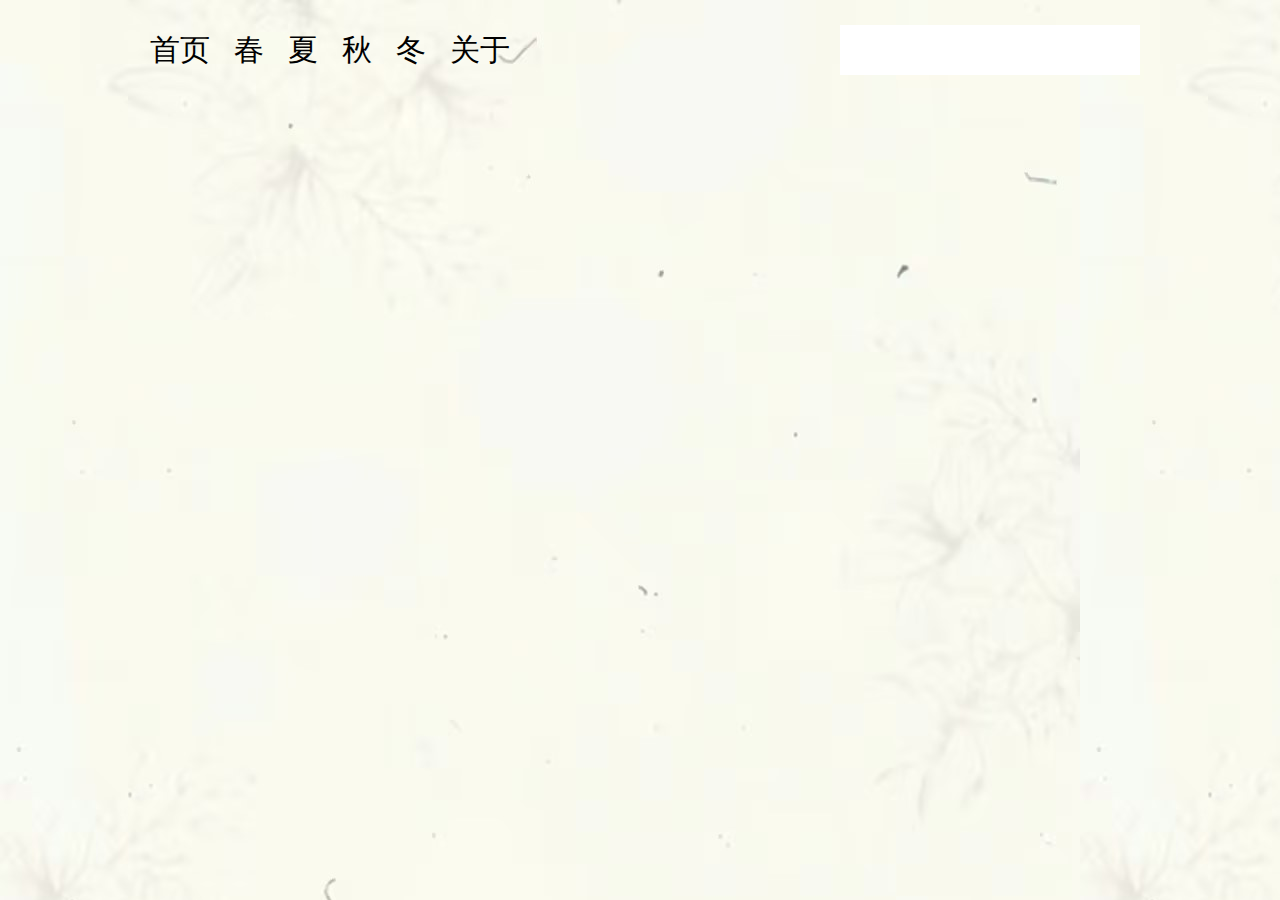
==== index.html @ da1b04cf "24节气" ====
<!DOCTYPE html>
<html lang="en">

<head>
  <meta charset="UTF-8">
  <meta name="viewport" content="width=device-width, initial-scale=1.0">
  <title>首页</title>
  <!-- 引入index.css -->
  <link rel="stylesheet" href="./style.css">
</head>

<body>
  <div class="app">
    <header>
      <ul>
        <li><a href="index.html">首页</a></li>
        <!-- 春夏秋冬 -->
        <li><a href="spring.html">春</a></li>
        <li><a href="summer.html">夏</a></li>
        <li><a href="autumn.html">秋</a></li>
        <li><a href="winter.html">冬</a></li>
        <li><a href="about.html">关于</a></li>
      </ul>
      <!-- 搜索 -->
      <div class="search">
        <input type="text">
      </div>
    </header>
  </div>
</body>

</html>
---- style.css ----
* {
  margin: 0;
  padding: 0;
  box-sizing: border-box;
}

.app {
  font-family: "楷体";
  background-image: url("./images/fd163096a22c0e56d0426e5f48645cc6.jpg");
  width: 100%;
  height: 100vh;
}

header {
  display: flex;
  align-items: center;
  justify-content: space-between;
  width: 1000px;
  margin: 0 auto;
  height: 100px;
}
header ul {
  flex: 1;
}
header ul li {
  display: inline-block;
  list-style: none;
  font-size: 30px;
  flex: 1;
}
header ul li a {
  text-decoration: none;
  color: #000;
  padding: 10px;
}
header ul li a:hover {
  color: #fff;
  background: #000;
}
header .search input {
  width: 300px;
  height: 50px;
  border: none;
  background-color: #fff;
  padding: 5px;
  outline: none;
}
header .search input::placeholder {
  color: #ccc;
  font-size: 18px;
}

/*# sourceMappingURL=style.css.map */
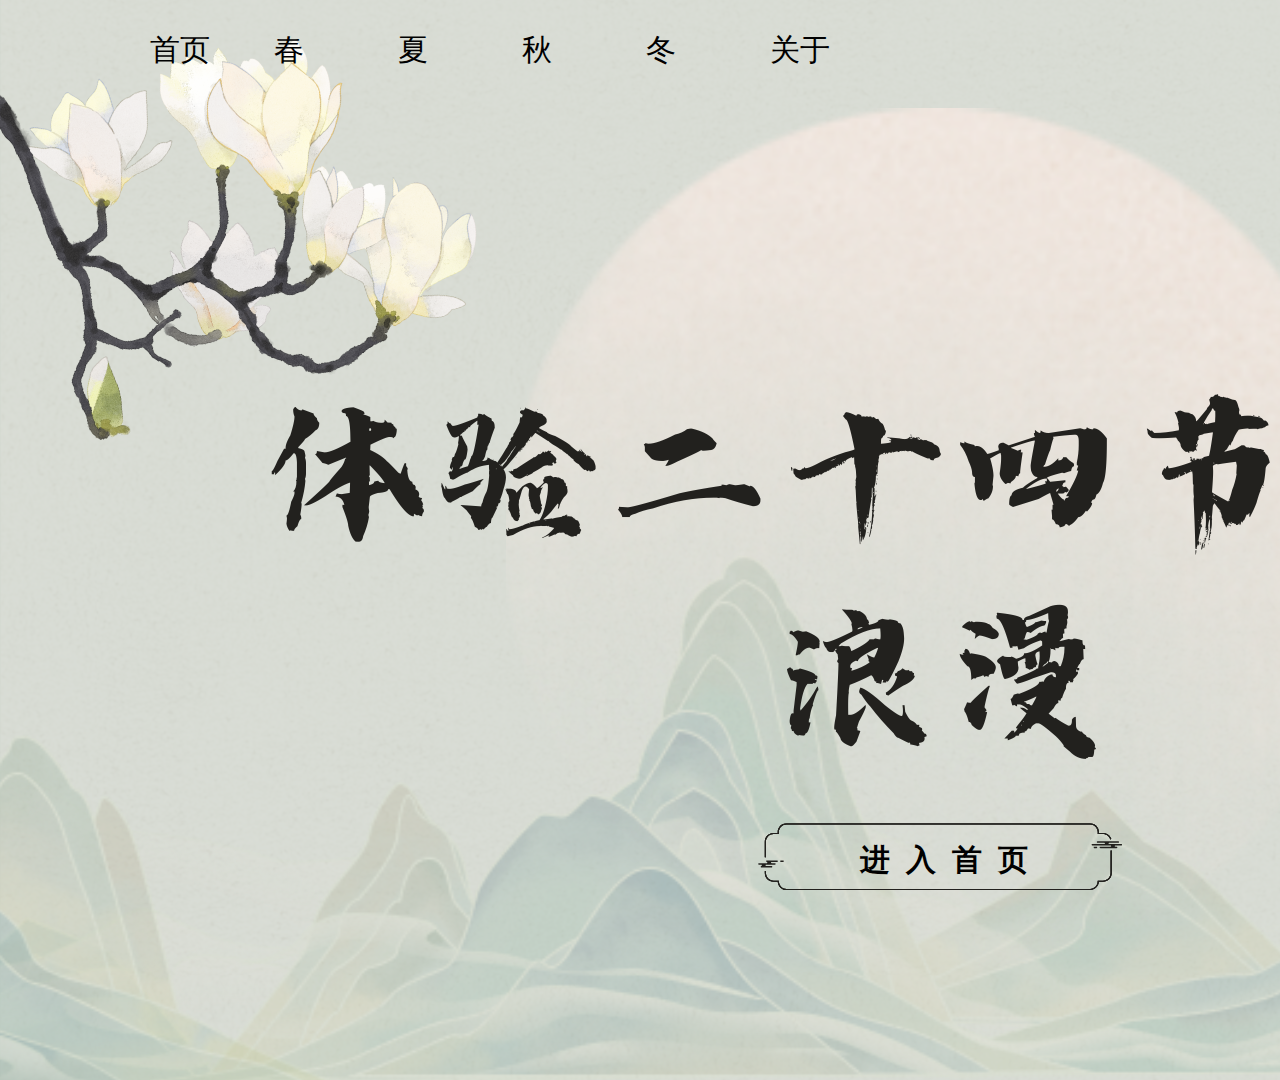
==== commit 798d3fd2: "24节气" ====
--- a/index.html
+++ b/index.html
@@ -10,6 +10,7 @@
 </head>
 
 <body>
+  <img src="./images/731ec2ef1501df7c6536470938f4460.png" class="bg" alt="">
   <div class="app">
     <header>
       <ul>
@@ -21,11 +22,10 @@
         <li><a href="winter.html">冬</a></li>
         <li><a href="about.html">关于</a></li>
       </ul>
-      <!-- 搜索 -->
-      <div class="search">
-        <input type="text">
-      </div>
     </header>
+    <div class="btn">
+      <a href="./spring.html">进入首页</a>
+    </div>
   </div>
 </body>
 
--- a/style.css
+++ b/style.css
@@ -4,12 +4,53 @@
   box-sizing: border-box;
 }
 
+body {
+  overflow: hidden;
+
+}
+
+.bg {
+  position: absolute;
+  left: 0;
+  right: 0;
+  top: 0;
+  bottom: 0;
+  /* background-image: url("./images/731ec2ef1501df7c6536470938f4460.png"); */
+  background-position: center center;
+  background-attachment: fixed;
+  background-repeat: no-repeat;
+  /* background-size: cover; */
+  width: 1920px;
+  height: 1080px;
+  /* 禁止滚动 */
+  overflow: hidden;
+}
+
+.btn {
+  position: absolute;
+  left: calc(1920px/2 - 100px);
+  top: calc(1080px - 240px);
+  width: 200px;
+}
+
+.btn a {
+  /* 消除a标签默认样式 */
+  text-decoration: none;
+  /* 文字颜色 */
+  color: #000;
+  /* 字体加粗 */
+  font-weight: bold;
+  /* 间距 */
+  letter-spacing: 16px;
+  font-size: 30px;
+}
+
 .app {
   font-family: "楷体";
-  background-image: url("./images/fd163096a22c0e56d0426e5f48645cc6.jpg");
-  width: 100%;
-  height: 100vh;
+  width: 1920px;
+  height: 1080px;
 }
+
 
 header {
   display: flex;
@@ -18,25 +59,33 @@
   width: 1000px;
   margin: 0 auto;
   height: 100px;
+  position: absolute;
+  left: 0;
+  right: 0;
 }
+
 header ul {
   flex: 1;
 }
+
 header ul li {
   display: inline-block;
   list-style: none;
   font-size: 30px;
-  flex: 1;
+  width: 120px;
 }
+
 header ul li a {
   text-decoration: none;
   color: #000;
   padding: 10px;
 }
+
 header ul li a:hover {
   color: #fff;
   background: #000;
 }
+
 header .search input {
   width: 300px;
   height: 50px;
@@ -45,9 +94,10 @@
   padding: 5px;
   outline: none;
 }
+
 header .search input::placeholder {
   color: #ccc;
   font-size: 18px;
 }
 
-/*# sourceMappingURL=style.css.map */
+/*# sourceMappingURL=style.css.map */